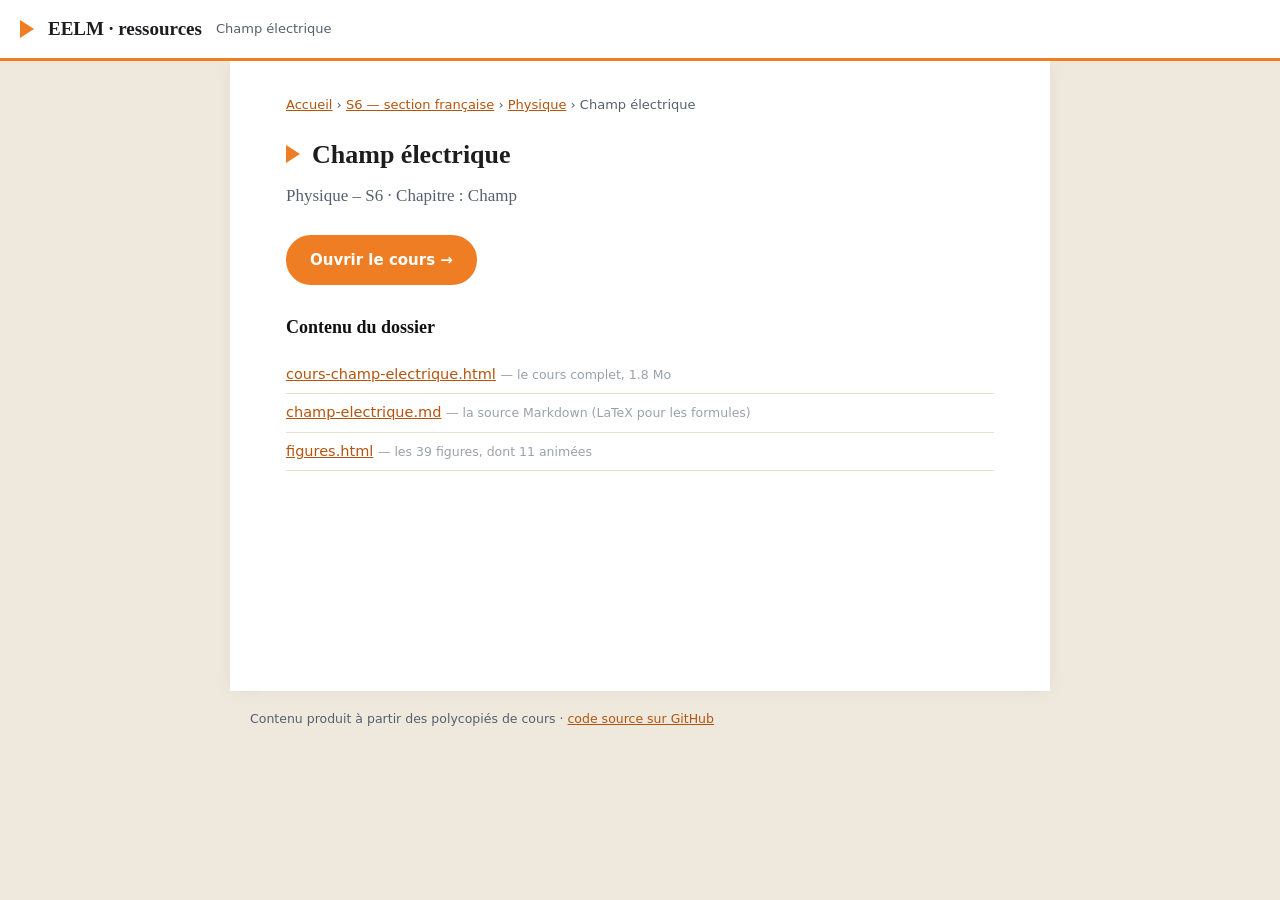
==== S6FR/physique/champ/index.html @ 84fa543c "Cours de physique S6 : champ électrique Premier chapitre du dépôt : le polycopié « Champ électrique " ====
<!doctype html>
<html lang="fr">
<head>
<meta charset="utf-8">
<meta name="viewport" content="width=device-width, initial-scale=1">
<title>Champ électrique — EELM</title>
<link rel="stylesheet" href="../../../assets/site.css">
</head>
<body>
<header><span class="mark"></span><h1>EELM · ressources</h1><span class="sub">Champ électrique</span></header>
<main>
<nav class="fil"><a href="../../../">Accueil</a> › <a href="../../">S6 — section française</a> › <a href="../">Physique</a> › Champ électrique</nav>
<h2>Champ électrique</h2><p class="lead">Physique – S6 · Chapitre : Champ</p><p><a class="btn" href="cours-champ-electrique.html">Ouvrir le cours →</a></p><h3>Contenu du dossier</h3><ul class="files"><li><a href="cours-champ-electrique.html">cours-champ-electrique.html</a> <span class="meta">— le cours complet, 1.8 Mo</span></li><li><a href="champ-electrique.md">champ-electrique.md</a> <span class="meta">— la source Markdown (LaTeX pour les formules)</span></li><li><a href="figures.html">figures.html</a> <span class="meta">— les 39 figures, dont 11 animées</span></li></ul>
</main>
<footer>Contenu produit à partir des polycopiés de cours · <a href="https://github.com/owulveryck/eelm">code source sur GitHub</a></footer>
</body>
</html>
---- assets/site.css ----
/* EELM — feuille de style commune des pages d'index (reprend l'allure du manuel) */
:root{
  --orange:#ee7d23; --orange-soft:#fbb040; --red:#e03c31; --yellow:#fff8c9;
  --ink:#1d1d20; --mut:#55606e; --soft:#9aa1ab; --cream:#fbf7ef; --line:#e9e1d2;
  --serif:Georgia,"Iowan Old Style","Palatino Linotype",Palatino,serif;
  --sans:ui-sans-serif,system-ui,"Segoe UI",Roboto,Helvetica,Arial,sans-serif;
}
*{box-sizing:border-box}
html{color-scheme:light}
body{margin:0;background:#efe9dd;color:var(--ink);font-family:var(--serif);font-size:17px;line-height:1.6}
header{background:#fff;border-bottom:3px solid var(--orange);padding:14px 20px;display:flex;
       align-items:center;gap:14px;position:sticky;top:0;z-index:5}
header .mark{width:0;height:0;border-left:14px solid var(--orange);border-top:9px solid transparent;
             border-bottom:9px solid transparent;flex:none}
header h1{font-size:19px;margin:0;font-weight:700}
header .sub{font-family:var(--sans);font-size:13px;color:var(--mut)}
main{max-width:820px;margin:0 auto;background:#fff;min-height:70vh;padding:34px clamp(18px,5vw,56px) 60px;
     box-shadow:0 0 18px rgba(0,0,0,.05)}
h2{font-size:26px;margin:0 0 6px;position:relative;padding-left:26px}
h2::before{content:"";position:absolute;left:0;top:.42em;width:0;height:0;border-left:14px solid var(--orange);
           border-top:9px solid transparent;border-bottom:9px solid transparent}
p.lead{color:var(--mut);margin:0 0 26px}
nav.fil{font-family:var(--sans);font-size:13px;color:var(--mut);margin-bottom:18px}
nav.fil a{color:#b4540e}
.cards{display:grid;gap:14px;grid-template-columns:repeat(auto-fill,minmax(260px,1fr));margin:22px 0}
a.card{display:block;text-decoration:none;color:inherit;background:var(--cream);border:1px solid var(--line);
       border-left:5px solid var(--orange);border-radius:9px;padding:15px 18px}
a.card:hover{background:#fff6e9;border-left-color:var(--red)}
a.card b{display:block;font-size:17px;margin-bottom:3px}
a.card span{font-family:var(--sans);font-size:13px;color:var(--mut)}
.btn{display:inline-block;font-family:var(--sans);font-size:15px;font-weight:600;text-decoration:none;
     background:var(--orange);color:#fff;padding:11px 22px;border-radius:999px;border:2px solid var(--orange)}
.btn:hover{background:#d96c15;border-color:#d96c15}
.btn.ghost{background:#fff;color:#b4540e}
ul.files{list-style:none;padding:0;font-family:var(--sans);font-size:14.5px}
ul.files li{padding:7px 0;border-bottom:1px solid var(--line)}
ul.files a{color:#b4540e}
ul.files .meta{color:var(--soft);font-size:12.5px}
.gal{display:grid;gap:18px;grid-template-columns:repeat(auto-fill,minmax(300px,1fr));margin-top:20px}
.gal figure{margin:0;background:var(--cream);border:1px solid var(--line);border-radius:9px;padding:10px}
.gal img{width:100%;height:auto;background:#fff;border-radius:5px}
.gal figcaption{font-family:var(--sans);font-size:12px;color:var(--mut);margin-top:7px;word-break:break-all}
footer{max-width:820px;margin:0 auto;padding:18px 20px 40px;font-family:var(--sans);font-size:12.5px;color:var(--mut)}
footer a{color:#b4540e}
@media(max-width:640px){main{padding:22px 16px 40px}body{font-size:16px}}
h3{font-size:18px;margin:28px 0 4px;color:#111}
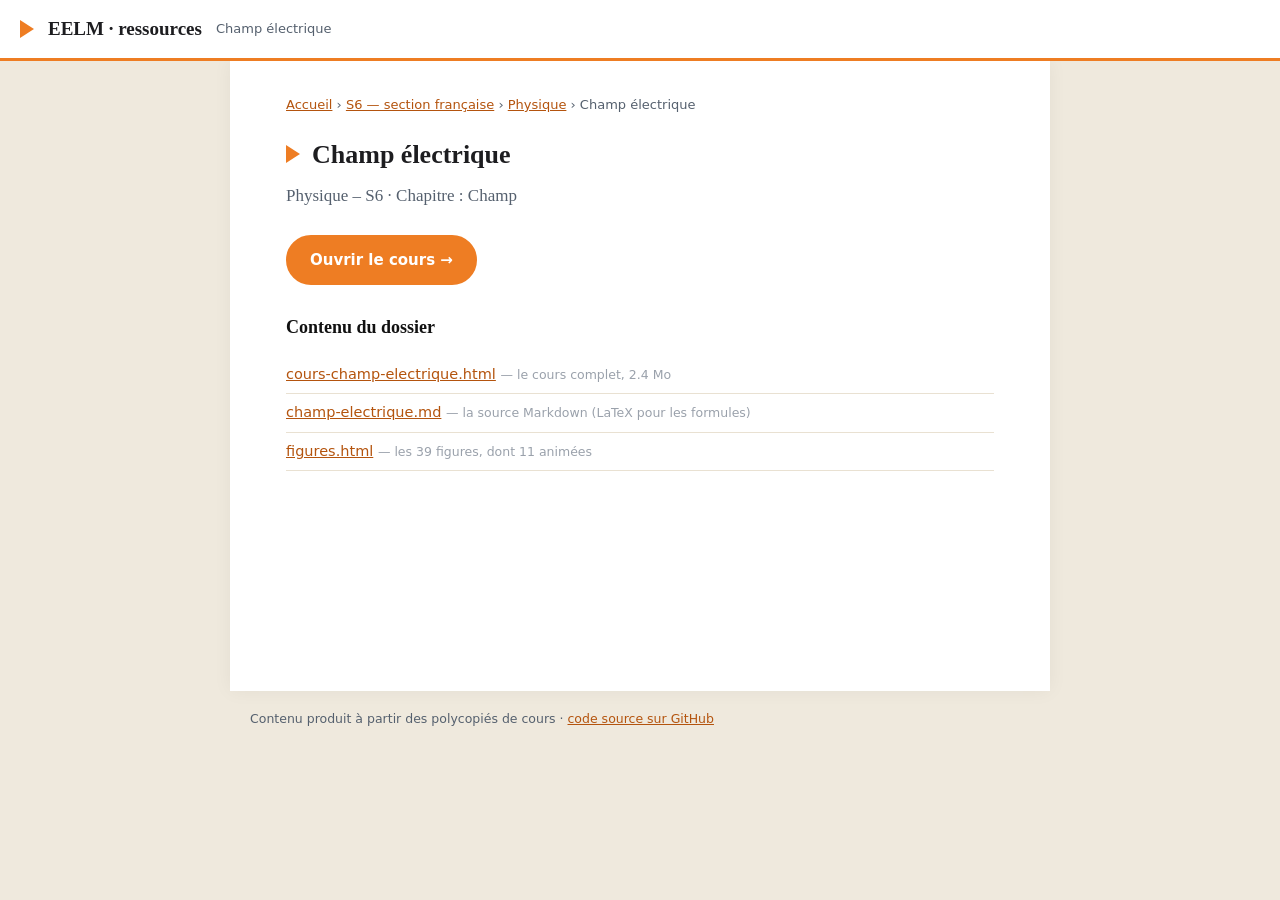
==== commit 01f2f7a8: "Résumés par page, licences et documentation de la chaîne Chaque page du site commence maintenant par" ====
--- a/S6FR/physique/champ/index.html
+++ b/S6FR/physique/champ/index.html
@@ -10,7 +10,7 @@
 <header><span class="mark"></span><h1>EELM · ressources</h1><span class="sub">Champ électrique</span></header>
 <main>
 <nav class="fil"><a href="../../../">Accueil</a> › <a href="../../">S6 — section française</a> › <a href="../">Physique</a> › Champ électrique</nav>
-<h2>Champ électrique</h2><p class="lead">Physique – S6 · Chapitre : Champ</p><p><a class="btn" href="cours-champ-electrique.html">Ouvrir le cours →</a></p><h3>Contenu du dossier</h3><ul class="files"><li><a href="cours-champ-electrique.html">cours-champ-electrique.html</a> <span class="meta">— le cours complet, 1.8 Mo</span></li><li><a href="champ-electrique.md">champ-electrique.md</a> <span class="meta">— la source Markdown (LaTeX pour les formules)</span></li><li><a href="figures.html">figures.html</a> <span class="meta">— les 39 figures, dont 11 animées</span></li></ul>
+<h2>Champ électrique</h2><p class="lead">Physique – S6 · Chapitre : Champ</p><p><a class="btn" href="cours-champ-electrique.html">Ouvrir le cours →</a></p><h3>Contenu du dossier</h3><ul class="files"><li><a href="cours-champ-electrique.html">cours-champ-electrique.html</a> <span class="meta">— le cours complet, 2.4 Mo</span></li><li><a href="champ-electrique.md">champ-electrique.md</a> <span class="meta">— la source Markdown (LaTeX pour les formules)</span></li><li><a href="figures.html">figures.html</a> <span class="meta">— les 39 figures, dont 11 animées</span></li></ul>
 </main>
 <footer>Contenu produit à partir des polycopiés de cours · <a href="https://github.com/owulveryck/eelm">code source sur GitHub</a></footer>
 </body>
